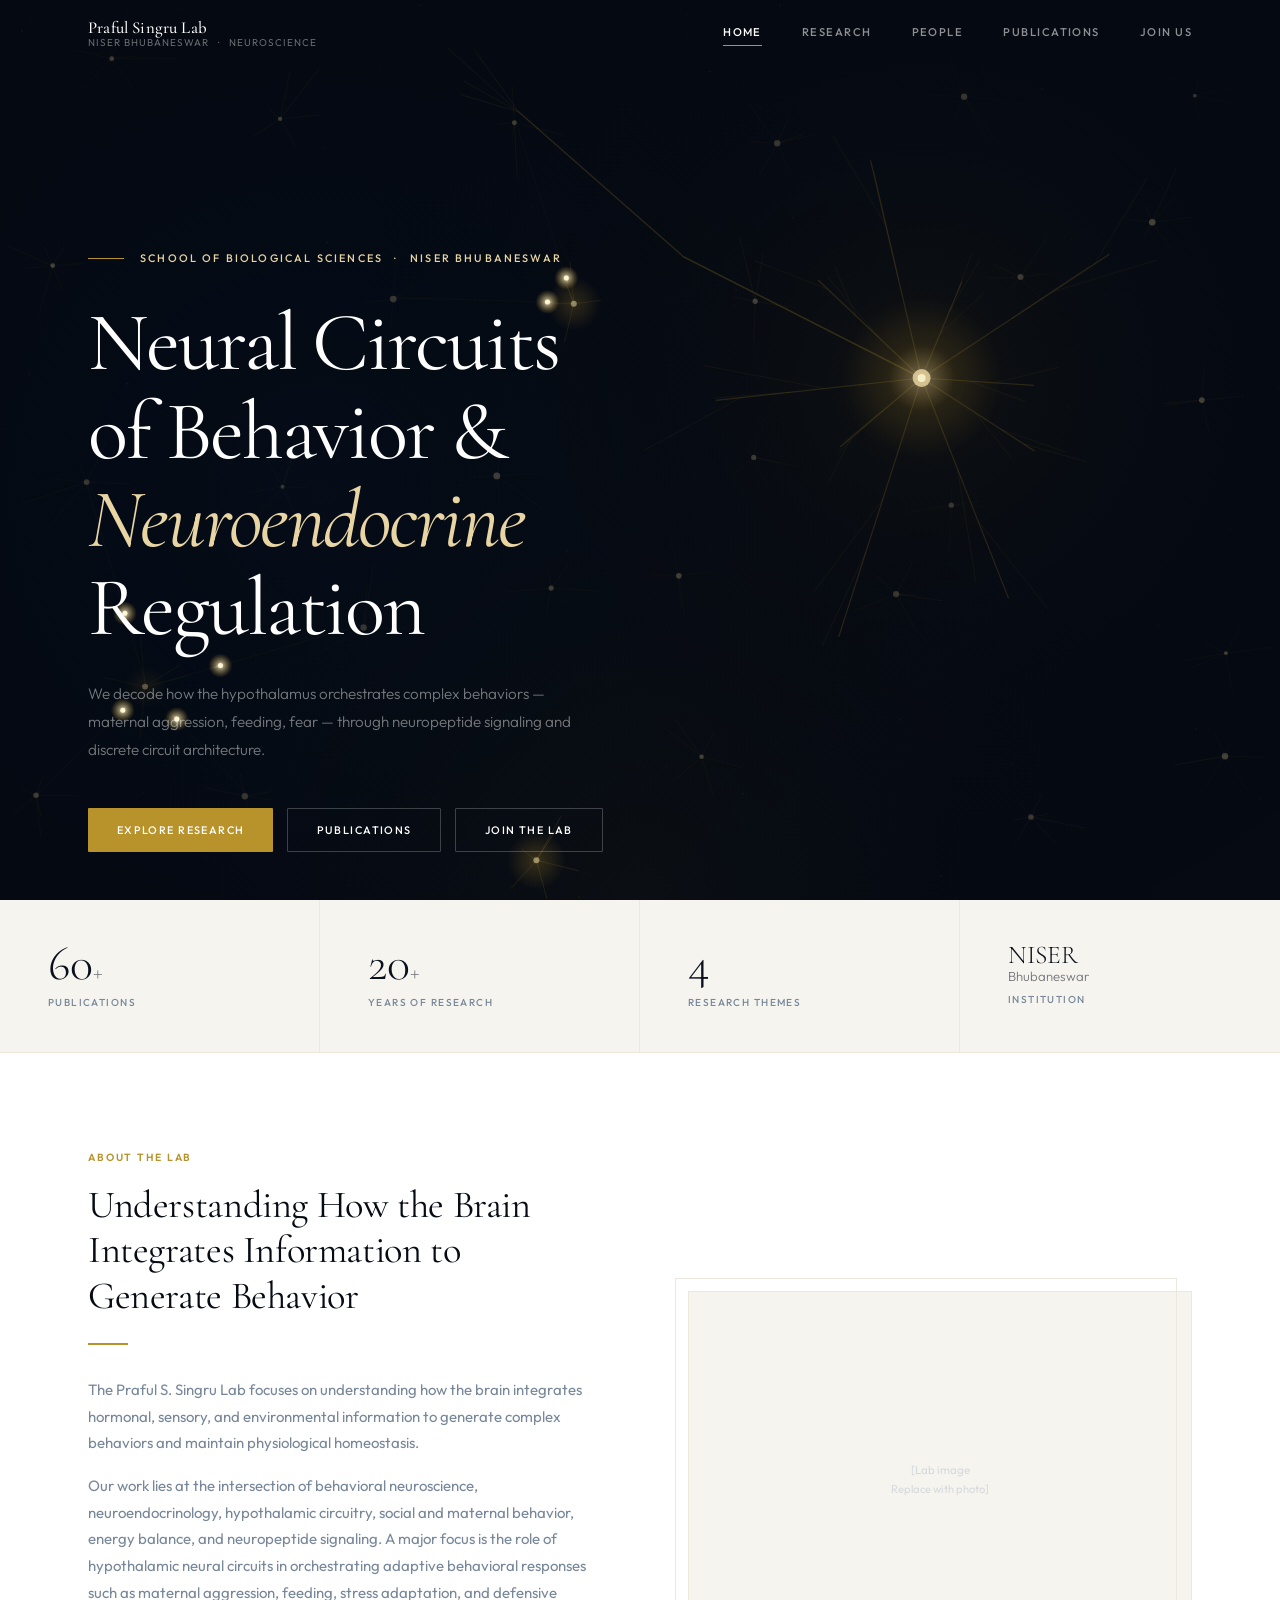
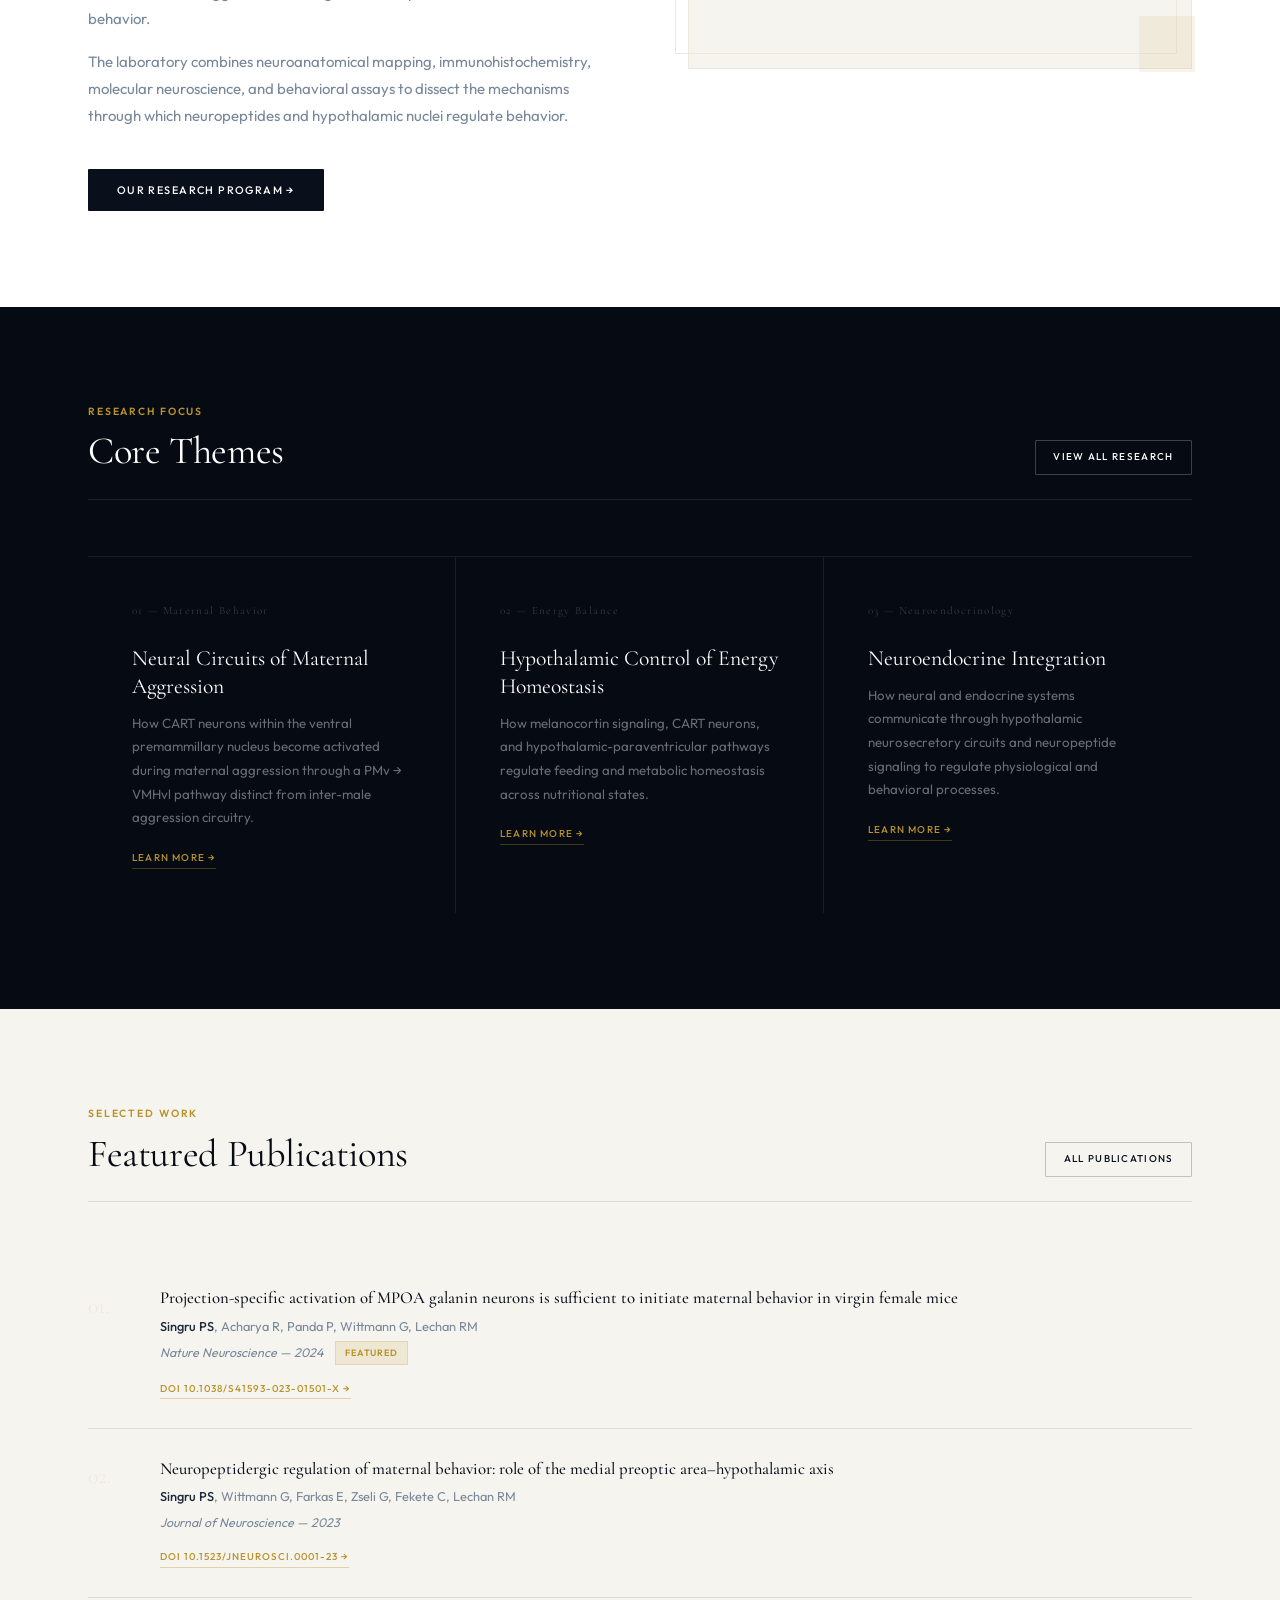
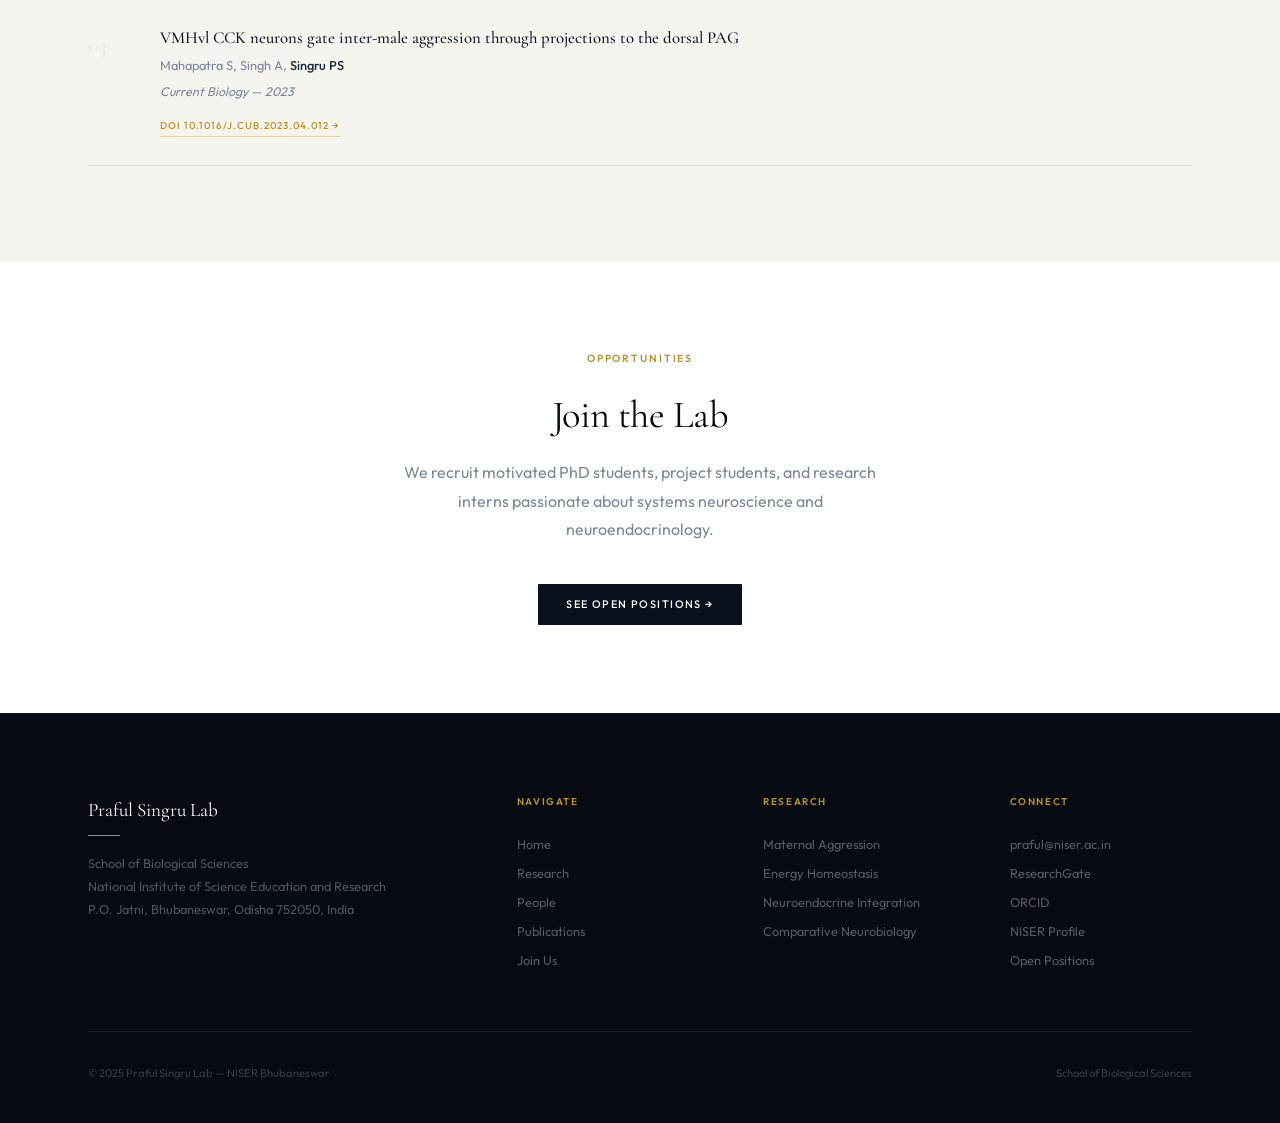
==== index.html @ 6de5e5c5 "first commit" ====
<!DOCTYPE html>
<html lang="en">
<head>
  <meta charset="UTF-8"/>
  <meta name="viewport" content="width=device-width,initial-scale=1.0"/>
  <title>Praful Singru Lab — Neural Circuits &amp; Neuroendocrine Regulation</title>
  <meta name="description" content="We investigate the neural circuits underlying behavior and neuroendocrine regulation, with a focus on hypothalamic systems, maternal aggression, and energy homeostasis."/>
  <link rel="stylesheet" href="assets/style.css"/>
</head>
<body>
<div id="nav-ph"></div>

<!-- ═══════ HERO ═══════ -->
<section class="hero" style="padding-top:0;padding-bottom:3rem;">
  <canvas id="neuralCanvas" class="hero-canvas"></canvas>

  <div class="hero-content">
    <div class="hero-eyebrow">
      <span class="hero-eyebrow-line"></span>
      School of Biological Sciences &ensp;·&ensp; NISER Bhubaneswar
    </div>
    <h1 class="display">
      Neural Circuits<br>
      of Behavior &amp;<br>
      <em>Neuroendocrine</em><br>
      Regulation
    </h1>
    <p class="hero-sub">
      We decode how the hypothalamus orchestrates complex behaviors —
      maternal aggression, feeding, fear — through neuropeptide signaling
      and discrete circuit architecture.
    </p>
    <div class="hero-cta">
      <a href="research.html" class="btn btn-gold">Explore Research</a>
      <a href="publications.html" class="btn btn-ghost">Publications</a>
      <a href="join.html" class="btn btn-ghost">Join the Lab</a>
    </div>
  </div>
  <!-- 
  <div class="hero-side-label">Scroll to explore</div>

  <div class="hero-ticker">
    <div class="hero-ticker-track" aria-hidden="true">
      <span class="hero-ticker-item">Hypothalamic Circuits</span>
      <span class="hero-ticker-item">Maternal Aggression</span>
      <span class="hero-ticker-item">Neuropeptide Signaling</span>
      <span class="hero-ticker-item">Energy Homeostasis</span>
      <span class="hero-ticker-item">Action Potentials</span>
      <span class="hero-ticker-item">Neuroendocrinology</span>
      <span class="hero-ticker-item">CART Peptide</span>
      <span class="hero-ticker-item">VMH Circuits</span>
      <span class="hero-ticker-item">Immunohistochemistry</span>
      <span class="hero-ticker-item">Behavioral Neuroscience</span>
      <span class="hero-ticker-item">PMv Neurons</span>
      <span class="hero-ticker-item">Synaptic Transmission</span>
      <span class="hero-ticker-item">Hypothalamic Circuits</span>
      <span class="hero-ticker-item">Maternal Aggression</span>
      <span class="hero-ticker-item">Neuropeptide Signaling</span>
      <span class="hero-ticker-item">Energy Homeostasis</span>
      <span class="hero-ticker-item">Action Potentials</span>
      <span class="hero-ticker-item">Neuroendocrinology</span>
      <span class="hero-ticker-item">CART Peptide</span>
      <span class="hero-ticker-item">VMH Circuits</span>
      <span class="hero-ticker-item">Immunohistochemistry</span>
      <span class="hero-ticker-item">Behavioral Neuroscience</span>
      <span class="hero-ticker-item">PMv Neurons</span>
      <span class="hero-ticker-item">Synaptic Transmission</span>
    </div>
  </div>
-->
</section>


<!-- ═══════ STATS ═══════ -->
<div class="stats-bar">
  <div class="stats-grid">
    <div class="stat-item" data-reveal>
      <div class="stat-num">60<span style="font-size:1.5rem;opacity:.5;">+</span></div>
      <div class="stat-label">Publications</div>
    </div>
    <div class="stat-item" data-reveal data-reveal-delay="1">
      <div class="stat-num">20<span style="font-size:1.5rem;opacity:.5;">+</span></div>
      <div class="stat-label">Years of Research</div>
    </div>
    <div class="stat-item" data-reveal data-reveal-delay="2">
      <div class="stat-num">4</div>
      <div class="stat-label">Research Themes</div>
    </div>
    <div class="stat-item" data-reveal data-reveal-delay="3">
      <div class="stat-num" style="font-size:1.6rem;line-height:1.15;">NISER<span style="display:block;font-size:.82rem;opacity:.55;font-family:'Outfit',sans-serif;font-weight:300;">Bhubaneswar</span></div>
      <div class="stat-label">Institution</div>
    </div>
  </div>
</div>

<!-- ═══════ ABOUT ═══════ -->
<section>
  <div class="wrap">
    <div class="about-split">
      <div data-reveal>
        <p class="label mb-2">About the Lab</p>
        <h2>Understanding How the Brain Integrates Information to Generate Behavior</h2>
        <div class="gold-rule" style="margin:1.5rem 0 2rem;"></div>
        <p style="margin-bottom:1rem;">
          The Praful S. Singru Lab focuses on understanding how the brain integrates hormonal,
          sensory, and environmental information to generate complex behaviors and maintain
          physiological homeostasis.
        </p>
        <p style="margin-bottom:1rem;">
          Our work lies at the intersection of behavioral neuroscience, neuroendocrinology,
          hypothalamic circuitry, social and maternal behavior, energy balance, and neuropeptide
          signaling. A major focus is the role of hypothalamic neural circuits in orchestrating
          adaptive behavioral responses such as maternal aggression, feeding, stress adaptation,
          and defensive behavior.
        </p>
        <p style="margin-bottom:2.5rem;">
          The laboratory combines neuroanatomical mapping, immunohistochemistry, molecular
          neuroscience, and behavioral assays to dissect the mechanisms through which neuropeptides
          and hypothalamic nuclei regulate behavior.
        </p>
        <a href="research.html" class="btn btn-ink">Our Research Program →</a>
      </div>
      <div class="about-img-ph" data-reveal data-reveal-delay="2">
        <span style="text-align:center;padding:2rem;opacity:.5;">[Lab image<br><span style="font-size:.7rem;">Replace with photo</span>]</span>
      </div>
    </div>
  </div>
</section>

<!-- ═══════ RESEARCH THEMES (dark) ═══════ -->
<section style="background:var(--ink-deep);padding:6rem 0;">
  <div class="wrap">
    <div class="sec-header" style="border-color:rgba(255,255,255,.1);">
      <div class="sec-header-left" data-reveal>
        <p class="label">Research Focus</p>
        <h2 style="color:var(--white);">Core Themes</h2>
      </div>
      <a href="research.html" class="btn btn-ghost btn-sm" data-reveal>View All Research</a>
    </div>
    <div class="highlight-grid">
      <div class="highlight-item" data-reveal data-reveal-delay="1">
        <div class="hi-num">01 &mdash; Maternal Behavior</div>
        <div class="hi-title">Neural Circuits of Maternal Aggression</div>
        <p class="hi-body">How CART neurons within the ventral premammillary nucleus become activated during maternal aggression through a PMv → VMHvl pathway distinct from inter-male aggression circuitry.</p>
        <a href="research.html#maternal-aggression" class="hi-link">Learn more →</a>
      </div>
      <div class="highlight-item" data-reveal data-reveal-delay="2">
        <div class="hi-num">02 &mdash; Energy Balance</div>
        <div class="hi-title">Hypothalamic Control of Energy Homeostasis</div>
        <p class="hi-body">How melanocortin signaling, CART neurons, and hypothalamic-paraventricular pathways regulate feeding and metabolic homeostasis across nutritional states.</p>
        <a href="research.html#energy-homeostasis" class="hi-link">Learn more →</a>
      </div>
      <div class="highlight-item" data-reveal data-reveal-delay="3">
        <div class="hi-num">03 &mdash; Neuroendocrinology</div>
        <div class="hi-title">Neuroendocrine Integration</div>
        <p class="hi-body">How neural and endocrine systems communicate through hypothalamic neurosecretory circuits and neuropeptide signaling to regulate physiological and behavioral processes.</p>
        <a href="research.html#neuroendocrine-integration" class="hi-link">Learn more →</a>
      </div>
    </div>
  </div>
</section>

<!-- ═══════ FEATURED PUBLICATIONS ═══════ -->
<section class="bg-cream">
  <div class="wrap">
    <div class="sec-header">
      <div class="sec-header-left" data-reveal>
        <p class="label">Selected Work</p>
        <h2>Featured Publications</h2>
      </div>
      <a href="publications.html" class="btn btn-outline-ink btn-sm" data-reveal>All Publications</a>
    </div>
    <div>
      <div class="home-pub-item" data-reveal>
        <div class="home-pub-index">01.</div>
        <div>
          <div class="pub-title">Projection-specific activation of MPOA galanin neurons is sufficient to initiate maternal behavior in virgin female mice</div>
          <div class="pub-authors" style="margin-top:.4rem;"><strong>Singru PS</strong>, Acharya R, Panda P, Wittmann G, Lechan RM</div>
          <div class="pub-venue-row" style="margin-top:.3rem;"><span class="pub-venue">Nature Neuroscience &mdash; 2024</span><span class="pub-badge">Featured</span></div>
          <a href="#" class="pub-doi">DOI 10.1038/s41593-023-01501-x →</a>
        </div>
      </div>
      <div class="home-pub-item" data-reveal data-reveal-delay="1">
        <div class="home-pub-index">02.</div>
        <div>
          <div class="pub-title">Neuropeptidergic regulation of maternal behavior: role of the medial preoptic area–hypothalamic axis</div>
          <div class="pub-authors" style="margin-top:.4rem;"><strong>Singru PS</strong>, Wittmann G, Farkas E, Zseli G, Fekete C, Lechan RM</div>
          <div class="pub-venue-row" style="margin-top:.3rem;"><span class="pub-venue">Journal of Neuroscience &mdash; 2023</span></div>
          <a href="#" class="pub-doi">DOI 10.1523/JNEUROSCI.0001-23 →</a>
        </div>
      </div>
      <div class="home-pub-item" data-reveal data-reveal-delay="2">
        <div class="home-pub-index">03.</div>
        <div>
          <div class="pub-title">VMHvl CCK neurons gate inter-male aggression through projections to the dorsal PAG</div>
          <div class="pub-authors" style="margin-top:.4rem;">Mahapatra S, Singh A, <strong>Singru PS</strong></div>
          <div class="pub-venue-row" style="margin-top:.3rem;"><span class="pub-venue">Current Biology &mdash; 2023</span></div>
          <a href="#" class="pub-doi">DOI 10.1016/j.cub.2023.04.012 →</a>
        </div>
      </div>
    </div>
  </div>
</section>

<!-- ═══════ JOIN CTA ═══════ -->
<section style="padding:5.5rem 0;">
  <div class="wrap-xs" style="text-align:center;">
    <p class="label mb-3" data-reveal>Opportunities</p>
    <h2 style="margin-bottom:1.25rem;" data-reveal data-reveal-delay="1">Join the Lab</h2>
    <p style="font-size:1rem;max-width:480px;margin:0 auto 2.5rem;" data-reveal data-reveal-delay="2">
      We recruit motivated PhD students, project students, and research interns
      passionate about systems neuroscience and neuroendocrinology.
    </p>
    <a href="join.html" class="btn btn-ink" data-reveal data-reveal-delay="3">See Open Positions →</a>
  </div>
</section>

<div id="footer-ph"></div>
<script src="assets/components.js"></script>
</body>
</html>
---- assets/style.css ----
@import url('https://fonts.googleapis.com/css2?family=Cormorant+Garamond:ital,wght@0,300;0,400;0,500;0,600;1,300;1,400;1,500&family=Outfit:wght@300;400;500;600&display=swap');

:root {
  --ink:        #09101c;
  --ink-deep:   #050a13;
  --slate:      #1b2a3b;
  --gold:       #b8922a;
  --gold-lt:    #c9a84c;
  --gold-pale:  #e8d5a3;
  --gold-dim:   rgba(184,146,42,0.14);
  --cream:      #f6f4ef;
  --cream-dk:   #ece8de;
  --white:      #ffffff;
  --muted:      #78889a;
  --muted-lt:   #a0adb9;
  --rule:       rgba(9,16,28,0.10);
  --rule-heavy: rgba(9,16,28,0.22);
  --rule-lt:    rgba(255,255,255,0.08);
  --ease:       cubic-bezier(0.22, 0.61, 0.36, 1);
  --ease-snap:  cubic-bezier(0.16, 1, 0.3, 1);
  --shadow-sm:  0 2px 14px rgba(9,16,28,0.07);
  --shadow-md:  0 8px 40px rgba(9,16,28,0.11);
}

*,*::before,*::after{box-sizing:border-box;margin:0;padding:0}
html{scroll-behavior:smooth;font-size:16px}
body{font-family:'Outfit',system-ui,sans-serif;color:var(--ink);background:var(--white);line-height:1.7;-webkit-font-smoothing:antialiased;text-rendering:optimizeLegibility}

/* ── Typography ── */
.display{font-family:'Cormorant Garamond',Georgia,serif;font-size:clamp(2.8rem,6.5vw,5.2rem);font-weight:400;line-height:1.06;letter-spacing:-0.025em;color:var(--ink-deep)}
h1,h2,h3,h4{font-family:'Cormorant Garamond',Georgia,serif;line-height:1.18;color:var(--ink-deep)}
h1{font-size:clamp(2rem,4.5vw,3.2rem);font-weight:400}
h2{font-size:clamp(1.65rem,3vw,2.5rem);font-weight:400;letter-spacing:-0.01em}
h3{font-size:clamp(1.2rem,2vw,1.6rem);font-weight:400}
h4{font-size:.95rem;font-weight:600;font-family:'Outfit',sans-serif;letter-spacing:.02em}
p{color:var(--muted);font-size:.9375rem;line-height:1.78}
a{color:inherit;text-decoration:none}

/* ── Layout ── */
.wrap{max-width:1200px;margin:0 auto;padding:0 3rem}
.wrap-sm{max-width:840px;margin:0 auto;padding:0 3rem}
.wrap-xs{max-width:640px;margin:0 auto;padding:0 3rem}
section{padding:6rem 0}

/* ── Scroll Reveal ── */
[data-reveal]{opacity:0;transform:translateY(24px);transition:opacity .75s var(--ease),transform .75s var(--ease)}
[data-reveal].visible{opacity:1;transform:none}
[data-reveal-delay="1"]{transition-delay:.1s}
[data-reveal-delay="2"]{transition-delay:.2s}
[data-reveal-delay="3"]{transition-delay:.3s}
[data-reveal-delay="4"]{transition-delay:.4s}
[data-reveal-delay="5"]{transition-delay:.5s}
[data-reveal-delay="6"]{transition-delay:.6s}

/* ── Navbar ── */
#nav{position:fixed;top:0;left:0;right:0;z-index:200;transition:background .45s var(--ease),border-color .45s,box-shadow .45s;border-bottom:1px solid transparent}
#nav.solid{background:rgba(255,255,255,.97);border-bottom-color:var(--rule);backdrop-filter:blur(20px);-webkit-backdrop-filter:blur(20px)}
.nav-wrap{max-width:1200px;margin:0 auto;padding:0 3rem;height:68px;display:flex;align-items:center;justify-content:space-between}
.nav-logo{display:flex;flex-direction:column;gap:2px}
.nav-logo-name{font-family:'Cormorant Garamond',serif;font-size:1.05rem;font-weight:500;color:var(--white);letter-spacing:.01em;line-height:1;transition:color .3s}
#nav.solid .nav-logo-name{color:var(--ink-deep)}
.nav-logo-sub{font-size:.62rem;font-weight:400;color:rgba(255,255,255,.4);letter-spacing:.1em;text-transform:uppercase;line-height:1;transition:color .3s}
#nav.solid .nav-logo-sub{color:var(--muted)}
.nav-links{display:flex;align-items:center;gap:2.5rem}
.nav-links a{font-size:.7rem;font-weight:500;letter-spacing:.13em;text-transform:uppercase;color:rgba(255,255,255,.55);position:relative;padding-bottom:3px;transition:color .25s}
#nav.solid .nav-links a{color:var(--muted)}
.nav-links a::after{content:'';position:absolute;bottom:-1px;left:0;width:0;height:1px;background:var(--gold);transition:width .35s var(--ease-snap)}
.nav-links a:hover{color:var(--white)}
#nav.solid .nav-links a:hover{color:var(--ink)}
.nav-links a:hover::after,.nav-links a.active::after{width:100%}
.nav-links a.active{color:var(--white)}
#nav.solid .nav-links a.active{color:var(--ink)}
.ham{display:none;flex-direction:column;gap:5px;cursor:pointer;padding:4px}
.ham span{display:block;width:22px;height:1.5px;background:var(--white);border-radius:1px;transition:all .25s}
#nav.solid .ham span{background:var(--ink)}
.mob-nav{display:none;position:fixed;top:68px;left:0;right:0;bottom:0;background:var(--white);z-index:199;flex-direction:column;padding:2.5rem 3rem;gap:.25rem;overflow-y:auto}
.mob-nav.open{display:flex}
.mob-nav a{font-size:1.6rem;font-family:'Cormorant Garamond',serif;font-weight:400;color:var(--ink);padding:.75rem 0;border-bottom:1px solid var(--rule);transition:color .2s,padding-left .3s var(--ease)}
.mob-nav a:hover{color:var(--gold);padding-left:.5rem}

/* ── Hero ── */
.hero{min-height:100svh;background:var(--ink-deep);position:relative;overflow:hidden;display:flex;align-items:flex-end;padding-bottom:5rem}
.hero-canvas{position:absolute;top:0;left:0;width:100%;height:100%;z-index:0;display:block}
/* right vertical rule */
/* right rule removed — animation fills right side */
.hero-content{position:relative;z-index:3;max-width:1200px;margin:0 auto;padding:0 3rem;width:100%}
.hero-eyebrow{display:inline-flex;align-items:center;gap:1rem;font-size:.68rem;font-weight:500;letter-spacing:.2em;text-transform:uppercase;color:var(--gold-pale);margin-bottom:2rem;opacity:0;animation:heroFade .8s .3s var(--ease) forwards}
.hero-eyebrow-line{width:36px;height:1px;background:var(--gold);flex-shrink:0}
.hero .display{color:var(--white);max-width:820px;opacity:0;animation:heroFade .9s .5s var(--ease) forwards}
.hero .display em{font-style:italic;color:var(--gold-pale)}
.hero-sub{font-size:.95rem;font-weight:300;color:rgba(255,255,255,.45);max-width:500px;line-height:1.85;margin-top:1.75rem;opacity:0;animation:heroFade .9s .7s var(--ease) forwards}
.hero-cta{display:flex;gap:.85rem;margin-top:2.75rem;flex-wrap:wrap;opacity:0;animation:heroFade .9s .9s var(--ease) forwards}
.hero-side-label{position:absolute;right:1.6rem;bottom:120px;z-index:3;writing-mode:vertical-rl;font-size:.58rem;letter-spacing:.2em;text-transform:uppercase;color:rgba(255,255,255,.18);display:flex;align-items:center;gap:.6rem;opacity:0;animation:heroFade 1s 1.1s var(--ease) forwards}
.hero-side-label::after{content:'';display:block;width:1px;height:44px;background:linear-gradient(to bottom,rgba(255,255,255,.15),transparent)}

/* ── Ticker ── */
.hero-ticker{position:absolute;bottom:0;left:0;right:0;z-index:4;border-top:1px solid rgba(255,255,255,.07);background:rgba(5,10,19,.7);backdrop-filter:blur(8px);overflow:hidden;height:44px;display:flex;align-items:center}
.hero-ticker-track{display:flex;white-space:nowrap;animation:ticker 40s linear infinite}
.hero-ticker-item{display:inline-flex;align-items:center;gap:1.5rem;font-size:.6rem;font-weight:500;letter-spacing:.18em;text-transform:uppercase;color:rgba(255,255,255,.25);padding:0 3rem}
.hero-ticker-item::before{content:'◆';color:rgba(184,146,42,.6);font-size:.35rem;flex-shrink:0}

/* ── Buttons ── */
.btn{display:inline-flex;align-items:center;gap:.5rem;padding:.72rem 1.8rem;font-family:'Outfit',sans-serif;font-size:.68rem;font-weight:500;letter-spacing:.13em;text-transform:uppercase;border-radius:1px;cursor:pointer;border:none;transition:all .25s var(--ease)}
.btn-gold{background:var(--gold);color:var(--white)}
.btn-gold:hover{background:var(--gold-lt);transform:translateY(-1px);box-shadow:0 6px 24px rgba(184,146,42,.35)}
.btn-ghost{background:transparent;color:var(--white);border:1px solid rgba(255,255,255,.22)}
.btn-ghost:hover{border-color:rgba(255,255,255,.55);transform:translateY(-1px)}
.btn-ink{background:var(--ink);color:var(--white)}
.btn-ink:hover{background:var(--slate);transform:translateY(-1px);box-shadow:var(--shadow-sm)}
.btn-outline-ink{background:transparent;color:var(--ink);border:1px solid var(--rule-heavy)}
.btn-outline-ink:hover{border-color:var(--ink);background:var(--ink);color:var(--white)}
.btn-sm{padding:.5rem 1.1rem;font-size:.62rem}

/* ── Labels ── */
.label{font-size:.65rem;font-weight:600;letter-spacing:.18em;text-transform:uppercase;color:var(--gold)}
.gold-rule{width:40px;height:2px;background:var(--gold)}
.num-ghost{font-family:'Cormorant Garamond',serif;font-size:5.5rem;font-weight:300;line-height:1;color:var(--cream-dk);user-select:none;flex-shrink:0}

/* ── Section header ── */
.sec-header{display:flex;align-items:flex-end;justify-content:space-between;gap:2rem;margin-bottom:3.5rem;padding-bottom:1.5rem;border-bottom:1px solid var(--rule)}
.sec-header-left{flex:1}
.sec-header h2{margin-top:.5rem}

/* ── Page band ── */
.page-band{background:var(--ink-deep);padding:8.5rem 0 5.5rem;position:relative;overflow:hidden}
.page-band-bg-text{position:absolute;bottom:-.1em;right:2rem;font-family:'Cormorant Garamond',serif;font-size:clamp(5rem,14vw,13rem);font-weight:300;color:rgba(255,255,255,.03);line-height:1;pointer-events:none;user-select:none;white-space:nowrap;letter-spacing:-.03em}
.page-band::after{content:'';position:absolute;bottom:0;left:0;right:0;height:1px;background:linear-gradient(to right,var(--gold),transparent 55%)}
.page-band h1{color:var(--white)}
.page-band .lead{font-size:1rem;color:rgba(255,255,255,.4);margin-top:1rem;max-width:520px;line-height:1.8}

/* ── Stats ── */
.stats-bar{background:var(--cream);border-bottom:1px solid var(--cream-dk)}
.stats-grid{display:grid;grid-template-columns:repeat(4,1fr)}
.stat-item{padding:2.5rem 3rem;border-right:1px solid var(--cream-dk);position:relative;overflow:hidden;transition:background .3s}
.stat-item:last-child{border-right:none}
.stat-item::after{content:'';position:absolute;bottom:0;left:0;right:0;height:0;background:var(--gold);transition:height .35s var(--ease-snap)}
.stat-item:hover{background:var(--white)}
.stat-item:hover::after{height:2px}
.stat-num{font-family:'Cormorant Garamond',serif;font-size:3rem;font-weight:300;color:var(--ink);line-height:1;margin-bottom:.4rem}
.stat-label{font-size:.63rem;font-weight:500;letter-spacing:.14em;text-transform:uppercase;color:var(--muted)}

/* ── About ── */
.about-split{display:grid;grid-template-columns:1fr 1fr;gap:6rem;align-items:center}
.about-img-ph{aspect-ratio:4/3;background:var(--cream);border:1px solid var(--cream-dk);display:flex;align-items:center;justify-content:center;color:#b8c0cc;font-size:.72rem;position:relative}
.about-img-ph::before{content:'';position:absolute;top:-14px;left:-14px;right:14px;bottom:14px;border:1px solid var(--cream-dk);pointer-events:none}
.about-img-ph::after{content:'';position:absolute;bottom:-4px;right:-4px;width:56px;height:56px;background:var(--gold);opacity:.1;pointer-events:none}

/* ── Homepage research highlight cards ── */
.highlight-grid{display:grid;grid-template-columns:repeat(3,1fr);border-top:1px solid var(--rule-lt)}
.highlight-item{padding:2.75rem;border-right:1px solid var(--rule-lt);position:relative;transition:background .3s var(--ease)}
.highlight-item:last-child{border-right:none}
.highlight-item::before{content:'';position:absolute;top:0;left:0;right:0;height:0;background:linear-gradient(to right,var(--gold),transparent);opacity:.6;transition:height .35s var(--ease-snap)}
.highlight-item:hover{background:rgba(255,255,255,.03)}
.highlight-item:hover::before{height:1px}
.hi-num{font-family:'Cormorant Garamond',serif;font-size:.7rem;color:rgba(255,255,255,.2);letter-spacing:.12em;margin-bottom:1.5rem}
.hi-title{font-family:'Cormorant Garamond',serif;font-size:1.35rem;color:var(--white);font-weight:400;margin-bottom:.75rem;line-height:1.3}
.hi-body{font-size:.83rem;color:rgba(255,255,255,.4);line-height:1.78}
.hi-link{display:inline-flex;align-items:center;gap:.4rem;font-size:.62rem;font-weight:500;letter-spacing:.12em;text-transform:uppercase;color:var(--gold);border-bottom:1px solid rgba(184,146,42,.35);padding-bottom:1px;margin-top:1.25rem;transition:border-color .2s,color .2s}
.hi-link:hover{border-color:var(--gold);color:var(--gold-lt)}

/* ── Homepage pubs ── */
.home-pub-item{display:grid;grid-template-columns:48px 1fr;gap:1.5rem;align-items:start;padding:1.75rem 0;border-bottom:1px solid var(--rule);position:relative;transition:padding .2s}
.home-pub-index{font-family:'Cormorant Garamond',serif;font-size:1.35rem;color:var(--cream-dk);font-weight:300;padding-top:.1rem}

/* ── Research page items ── */
.research-item{display:grid;grid-template-columns:100px 1fr 1fr;gap:0 3rem;align-items:start;padding:4rem 0;border-bottom:1px solid var(--rule);position:relative}
.research-item:first-of-type{border-top:1px solid var(--rule)}
.research-item-body{padding:0 2.5rem;border-left:1px solid var(--rule)}
.research-item-body h3{margin-bottom:1rem;line-height:1.25}
.research-item-body p{font-size:.875rem;margin-bottom:.85rem}
.research-item-body ul{margin:.75rem 0 1.25rem;padding-left:0;list-style:none;display:flex;flex-direction:column;gap:.4rem}
.research-item-body li{display:flex;align-items:baseline;gap:.75rem;font-size:.85rem;color:var(--muted);line-height:1.5}
.research-item-body li::before{content:'→';color:var(--gold);font-size:.7rem;flex-shrink:0}
.research-item-body strong{color:var(--slate);font-weight:500}
.research-img-ph{aspect-ratio:4/3;background:var(--cream);border:1px solid var(--cream-dk);display:flex;align-items:center;justify-content:center;color:var(--muted-lt);font-size:.72rem;text-align:center;position:relative}
.research-img-ph::before{content:'';position:absolute;top:8px;left:8px;right:-8px;bottom:-8px;border:1px solid var(--cream-dk);z-index:-1}

/* ── Methods grid ── */
.methods-grid{display:grid;grid-template-columns:repeat(3,1fr);border:1px solid var(--rule)}
.method-item{padding:2rem;border-right:1px solid var(--rule);border-bottom:1px solid var(--rule);transition:background .2s;position:relative}
.method-item:hover{background:var(--cream)}
.method-item:nth-child(3n){border-right:none}
.method-item:nth-last-child(-n+3){border-bottom:none}
.method-num{font-family:'Cormorant Garamond',serif;font-size:1.8rem;font-weight:300;color:var(--cream-dk);line-height:1;margin-bottom:.5rem}
.method-item h4{margin-bottom:.5rem}

/* ── PI ── */
.pi-block{display:grid;grid-template-columns:260px 1fr;gap:4rem;align-items:start;padding:3.5rem;border:1px solid var(--rule);background:var(--cream);position:relative}
.pi-block::before{content:'';position:absolute;top:0;left:0;width:3px;height:100%;background:var(--gold)}
.pi-img{width:100%;aspect-ratio:3/4;background:var(--cream-dk);border:1px solid var(--cream-dk);display:flex;flex-direction:column;align-items:center;justify-content:center;color:#b0bac7;font-size:.72rem;text-align:center;gap:.3rem;overflow:hidden}
.pi-img img{width:100%;height:100%;object-fit:cover;display:block}
.pi-role{font-size:.63rem;font-weight:600;letter-spacing:.14em;text-transform:uppercase;color:var(--gold);margin-top:.35rem;margin-bottom:1.75rem}
.pi-bio p{font-size:.875rem;margin-bottom:.9rem;line-height:1.78}
.pi-links{display:flex;flex-wrap:wrap;gap:.5rem;margin-top:1.75rem}
.pi-link{font-size:.62rem;font-weight:500;letter-spacing:.1em;text-transform:uppercase;color:var(--ink);border:1px solid var(--rule-heavy);padding:.4rem .85rem;transition:all .2s var(--ease)}
.pi-link:hover{background:var(--ink);color:var(--white);border-color:var(--ink)}

/* ── People grid ── */
.people-grid{display:grid;grid-template-columns:repeat(auto-fill,minmax(190px,1fr));border:1px solid var(--rule);background:var(--rule);gap:1px}
.person-cell{background:var(--white);padding:2rem 1.5rem;transition:background .25s;position:relative}
.person-cell::before{content:'';position:absolute;top:0;left:0;right:0;height:0;background:var(--gold);transition:height .3s var(--ease-snap)}
.person-cell:hover{background:var(--cream)}
.person-cell:hover::before{height:2px}
.person-img{aspect-ratio:1;background:var(--cream);margin-bottom:1.2rem;display:flex;align-items:center;justify-content:center;color:#c0c8d4;font-size:.7rem;overflow:hidden}
.person-img img{width:100%;height:100%;object-fit:cover;display:block}
.person-name{font-weight:500;font-size:.9rem;color:var(--ink);margin-bottom:.15rem;line-height:1.3}
.person-role{font-size:.62rem;color:var(--muted);text-transform:uppercase;letter-spacing:.09em;margin-bottom:.6rem}
.person-topic{font-size:.8rem;color:var(--muted);line-height:1.55;margin-bottom:.75rem}
.person-link{font-size:.62rem;font-weight:500;letter-spacing:.1em;text-transform:uppercase;color:var(--gold);border-bottom:1px solid rgba(184,146,42,.35);padding-bottom:1px;margin-right:.75rem;transition:color .2s,border-color .2s}
.person-link:hover{color:var(--ink);border-color:var(--ink)}

/* ── Alumni ── */
.alumni-table{width:100%;border-collapse:collapse}
.alumni-table th{font-size:.62rem;font-weight:600;letter-spacing:.14em;text-transform:uppercase;color:var(--muted);text-align:left;padding:0 1rem 1rem 0;border-bottom:1px solid var(--rule-heavy)}
.alumni-table td{padding:1rem 1rem 1rem 0;font-size:.875rem;border-bottom:1px solid rgba(9,16,28,.05);vertical-align:top}
.alumni-table tr:hover td{background:var(--cream)}
.alumni-table td:first-child{font-weight:500;color:var(--ink)}
.alumni-table td:not(:first-child){color:var(--muted)}

/* ── Publications ── */
.filter-tabs{display:inline-flex;border:1px solid var(--rule-heavy);margin-bottom:3.5rem;overflow:hidden}
.filter-tab{font-size:.62rem;font-weight:500;letter-spacing:.1em;text-transform:uppercase;padding:.6rem 1.15rem;cursor:pointer;color:var(--muted);background:var(--white);border-right:1px solid var(--rule);transition:all .18s}
.filter-tab:last-child{border-right:none}
.filter-tab:hover{color:var(--ink);background:var(--cream)}
.filter-tab.on{background:var(--ink);color:var(--white)}
.pub-year-block{margin-bottom:3.5rem}
.pub-year-head{display:flex;align-items:baseline;gap:1.25rem;margin-bottom:1.25rem;padding-bottom:.85rem;border-bottom:2px solid var(--ink-deep)}
.pub-year-num{font-family:'Cormorant Garamond',serif;font-size:2.2rem;font-weight:300;color:var(--ink);line-height:1}
.pub-year-count{font-size:.62rem;font-weight:500;letter-spacing:.1em;text-transform:uppercase;color:var(--muted-lt)}
.pub-item{padding:1.4rem 0 1.4rem 0;border-bottom:1px solid rgba(9,16,28,.05);display:grid;grid-template-columns:18px 1fr;gap:0 1.25rem;align-items:start;position:relative;border-left:2px solid transparent;transition:border-color .25s,background .2s,padding .2s}
.pub-item.starred{border-left-color:var(--gold)}
.pub-item:hover{background:var(--cream);padding-left:1rem;padding-right:1rem;margin:0 -1rem}
.pub-star{color:var(--gold);font-size:.65rem;padding-top:.28rem}
.pub-star.empty{opacity:0}
.pub-title{font-family:'Cormorant Garamond',serif;font-size:1.05rem;color:var(--ink);line-height:1.45;margin-bottom:.3rem;font-weight:500}
.pub-authors{font-size:.8rem;color:var(--muted);margin-bottom:.2rem;line-height:1.55}
.pub-authors strong{color:var(--slate);font-weight:500}
.pub-venue-row{display:flex;align-items:center;gap:.75rem;flex-wrap:wrap;margin-bottom:.5rem}
.pub-venue{font-size:.78rem;color:var(--muted);font-style:italic}
.pub-badge{font-size:.57rem;font-weight:600;letter-spacing:.1em;text-transform:uppercase;padding:.18rem .55rem;background:var(--gold-dim);color:var(--gold);border:1px solid rgba(184,146,42,.2)}
.pub-doi{display:inline-flex;align-items:center;gap:.3rem;font-size:.62rem;font-weight:500;letter-spacing:.1em;text-transform:uppercase;color:var(--gold);border-bottom:1px solid rgba(184,146,42,.35);padding-bottom:1px;transition:color .2s,border-color .2s}
.pub-doi:hover{color:var(--ink);border-color:var(--ink)}

/* ── Join page ── */
.position-card{border:1px solid var(--rule);padding:2.5rem;position:relative;overflow:hidden;transition:box-shadow .3s var(--ease),transform .3s var(--ease)}
.position-card::before{content:'';position:absolute;top:0;left:0;right:0;height:0;background:var(--gold);transition:height .35s var(--ease-snap)}
.position-card:hover{box-shadow:var(--shadow-md);transform:translateY(-3px)}
.position-card:hover::before{height:2px}
.pos-type{margin-bottom:1.5rem}
.pos-items{margin:1.25rem 0 1.75rem;display:flex;flex-direction:column;gap:.6rem}
.pos-item{display:flex;gap:.75rem;align-items:baseline;font-size:.875rem;color:var(--muted);line-height:1.55}
.pos-item::before{content:'—';color:var(--gold);font-size:.75rem;flex-shrink:0}
.contact-panel{background:var(--cream);padding:3rem;border-left:3px solid var(--gold)}
.contact-field{margin-bottom:1.75rem}
.contact-field:last-child{margin-bottom:0}
.contact-field-label{font-size:.62rem;font-weight:600;letter-spacing:.14em;text-transform:uppercase;color:var(--muted);margin-bottom:.4rem}
.contact-field-val{font-family:'Cormorant Garamond',serif;font-size:1.35rem;color:var(--ink)}
.contact-field-val a{border-bottom:1px solid var(--gold);transition:color .2s}
.contact-field-val a:hover{color:var(--gold)}

/* ── Footer ── */
footer{background:var(--ink-deep);border-top:1px solid rgba(255,255,255,.05);padding:5rem 0 2.5rem}
.footer-grid{display:grid;grid-template-columns:2fr 1fr 1fr 1fr;gap:4rem;margin-bottom:3.5rem}
.footer-brand-name{font-family:'Cormorant Garamond',serif;font-size:1.2rem;color:var(--white);font-weight:400;margin-bottom:.5rem}
.footer-gold-line{width:32px;height:1px;background:var(--gold);margin-bottom:1rem}
.footer-brand-inst{font-size:.8rem;color:rgba(255,255,255,.3);line-height:1.8}
.footer-col-head{font-size:.62rem;font-weight:600;letter-spacing:.16em;text-transform:uppercase;color:var(--gold);margin-bottom:1.25rem}
.footer-col a{display:block;font-size:.8rem;color:rgba(255,255,255,.33);padding:.22rem 0;transition:color .2s,padding-left .25s var(--ease)}
.footer-col a:hover{color:var(--white);padding-left:.35rem}
.footer-base{border-top:1px solid rgba(255,255,255,.07);padding-top:2rem;display:flex;justify-content:space-between;align-items:center;font-size:.7rem;color:rgba(255,255,255,.2);flex-wrap:wrap;gap:.5rem}

/* ── Keyframes ── */
@keyframes heroFade{from{opacity:0;transform:translateY(18px)}to{opacity:1;transform:translateY(0)}}
@keyframes ticker{from{transform:translateX(0)}to{transform:translateX(-50%)}}

/* ── Utils ── */
.bg-cream{background:var(--cream)}
.bg-ink{background:var(--ink-deep)}
.mt-1{margin-top:.5rem}.mt-2{margin-top:1rem}.mt-3{margin-top:1.5rem}.mt-4{margin-top:2rem}.mt-6{margin-top:3rem}
.mb-1{margin-bottom:.5rem}.mb-2{margin-bottom:1rem}.mb-3{margin-bottom:1.5rem}.mb-4{margin-bottom:2rem}
.grid-2{display:grid;grid-template-columns:repeat(2,1fr);gap:1.5rem}
.grid-3{display:grid;grid-template-columns:repeat(3,1fr);gap:1.5rem}
.text-gold{color:var(--gold)}.text-white{color:var(--white)!important}.text-muted{color:var(--muted)}

/* ── Responsive ── */
@media(max-width:1024px){
  .wrap,.wrap-sm,.wrap-xs{padding:0 2rem}
  .nav-wrap{padding:0 2rem}
  .hero-content{padding:0 2rem}
  .footer-grid{grid-template-columns:1fr 1fr;gap:2.5rem}
  .about-split{gap:3rem}
  .stats-grid{grid-template-columns:repeat(2,1fr)}
  .stat-item{border-bottom:1px solid var(--cream-dk)}
  .research-item{grid-template-columns:80px 1fr}
  .research-item>.research-img-ph{display:none}
  .pi-block{grid-template-columns:200px 1fr;gap:2.5rem;padding:2.5rem}
  .methods-grid{grid-template-columns:repeat(2,1fr)}
  .method-item:nth-child(3n){border-right:1px solid var(--rule)}
  .method-item:nth-child(2n){border-right:none}
}
@media(max-width:768px){
  section{padding:4rem 0}
  .wrap,.wrap-sm,.wrap-xs{padding:0 1.5rem}
  .nav-links{display:none}
  .ham{display:flex}
  .hero::before{display:none}
  .hero-content{padding:0 1.5rem}
  .hero-side-label{display:none}
  .sec-header{flex-direction:column;align-items:flex-start;gap:.75rem}
  .about-split{grid-template-columns:1fr}
  .about-img-ph::before{display:none}
  .pi-block{grid-template-columns:1fr}
  .pi-img{aspect-ratio:1;max-width:140px}
  .highlight-grid{grid-template-columns:1fr}
  .highlight-item{border-right:none;border-bottom:1px solid var(--rule-lt)}
  .grid-3{grid-template-columns:repeat(2,1fr)}
  .people-grid{grid-template-columns:repeat(2,1fr)}
  .pub-item:hover{margin:0;padding-left:0;padding-right:0}
  .methods-grid{grid-template-columns:1fr}
  .method-item{border-right:none!important}
  .filter-tabs{flex-wrap:wrap}
}
@media(max-width:520px){
  .wrap,.wrap-sm,.wrap-xs{padding:0 1.25rem}
  .stats-grid{grid-template-columns:1fr 1fr}
  .grid-2,.grid-3{grid-template-columns:1fr}
  .people-grid{grid-template-columns:repeat(2,1fr)}
  .footer-grid{grid-template-columns:1fr}
  .hero-cta{flex-direction:column}
  .btn{justify-content:center}
  .pub-item{grid-template-columns:1fr}
  .pub-star{display:none}
  .home-pub-item{grid-template-columns:1fr}
  .home-pub-index{display:none}
  .research-item{grid-template-columns:1fr}
  .num-ghost{display:none}
  .research-item-body{padding:0;border-left:none}
}
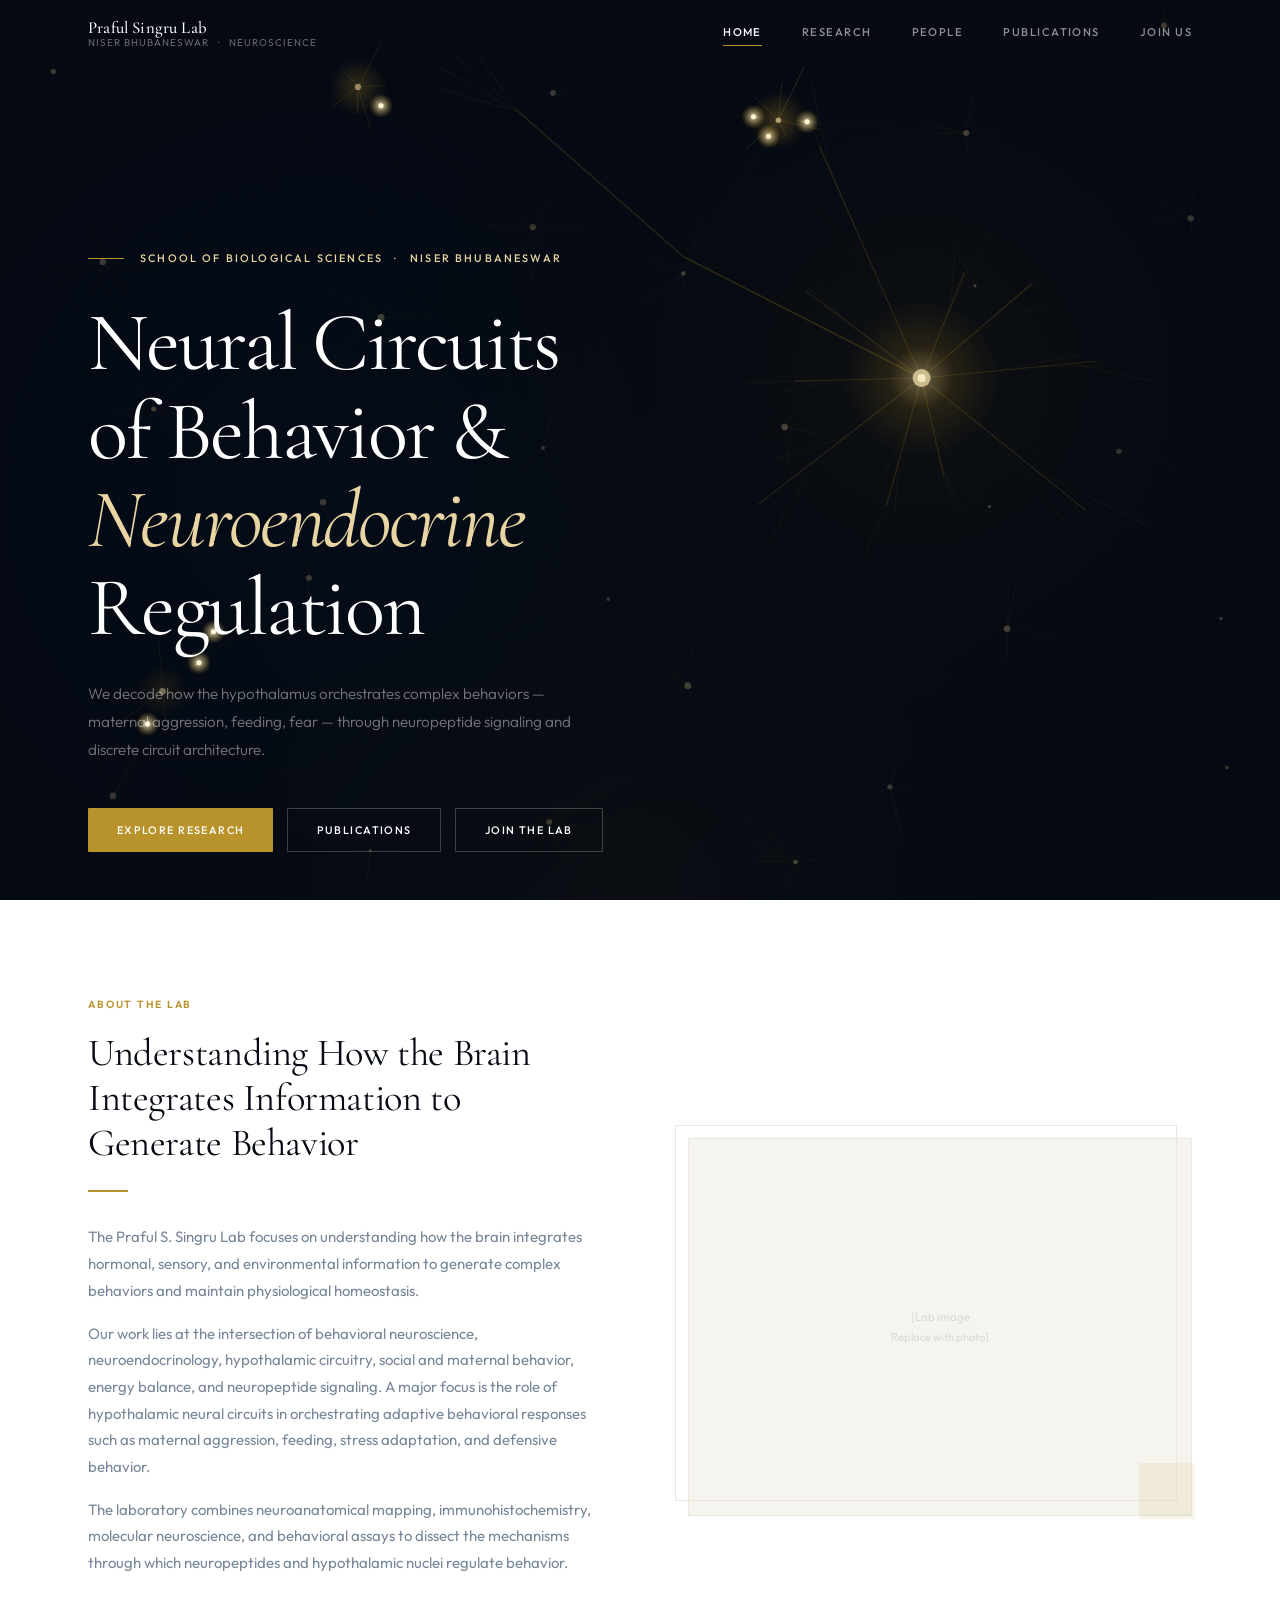
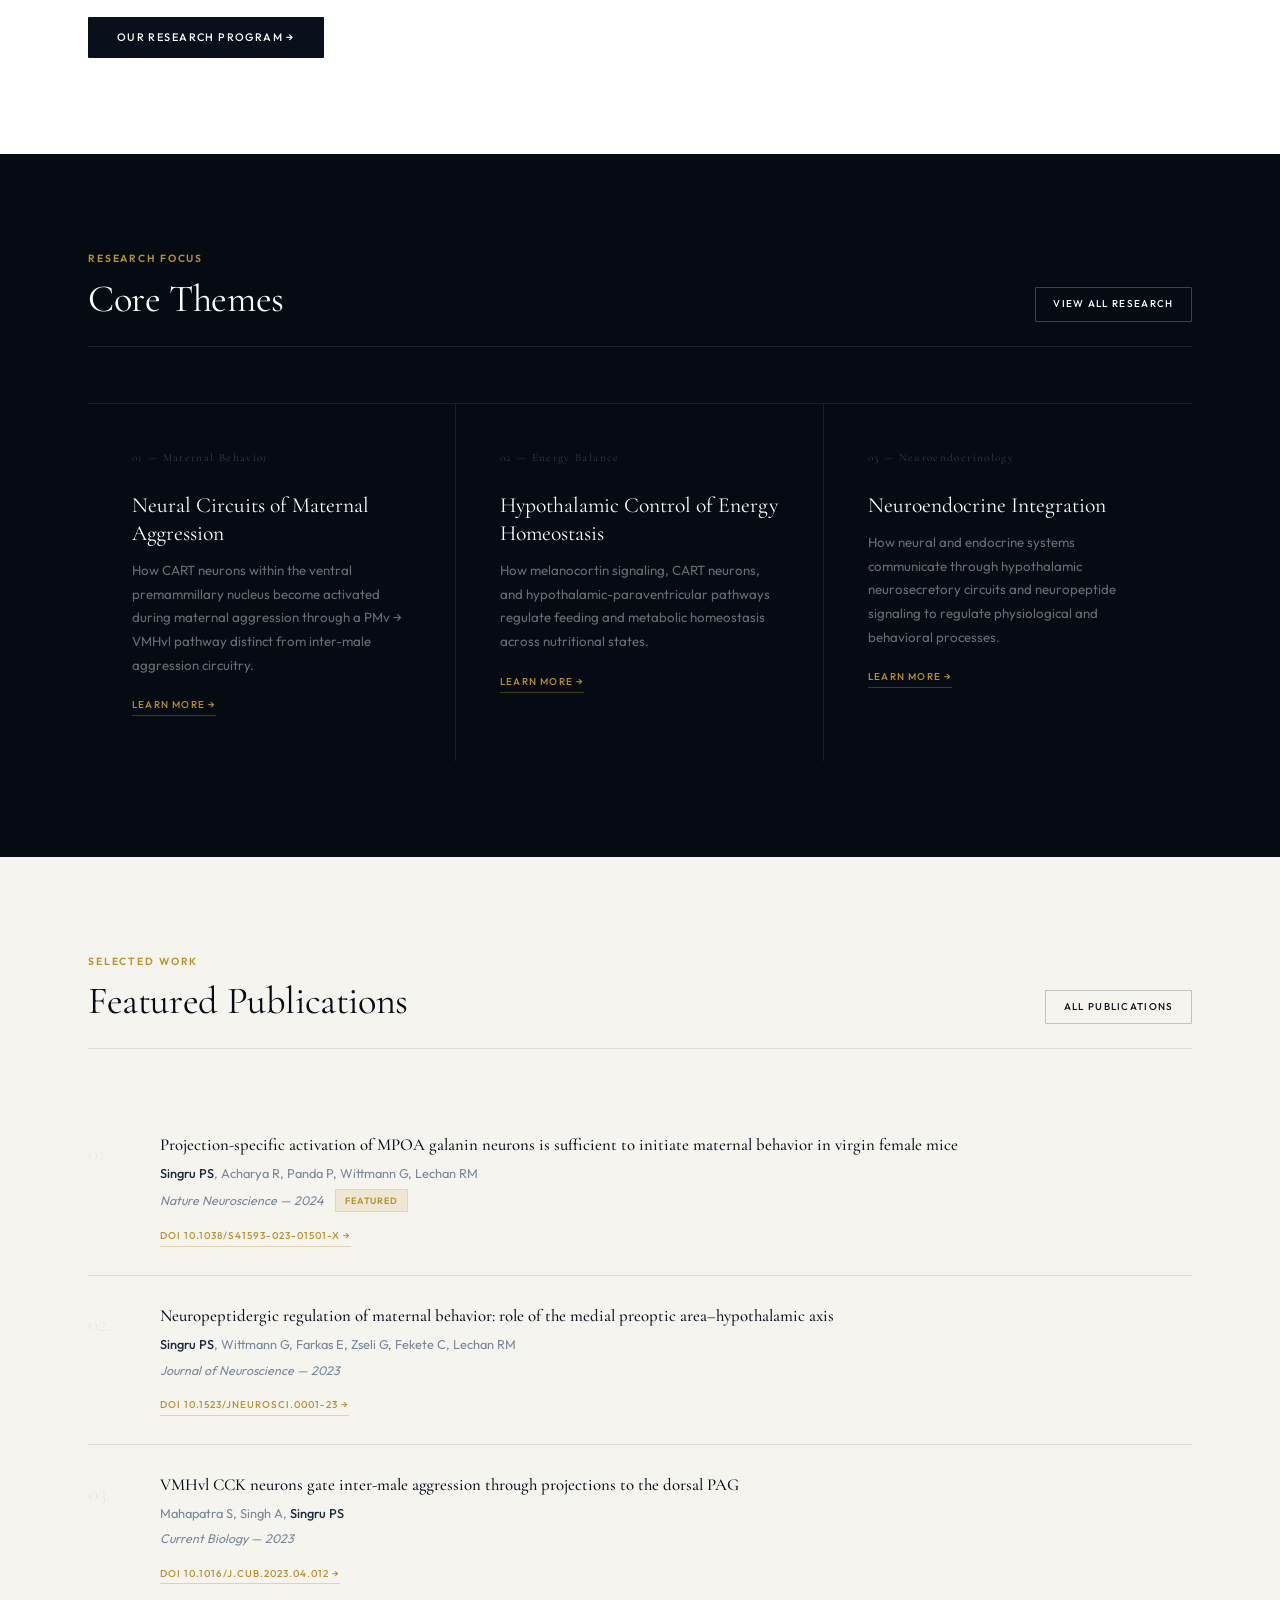
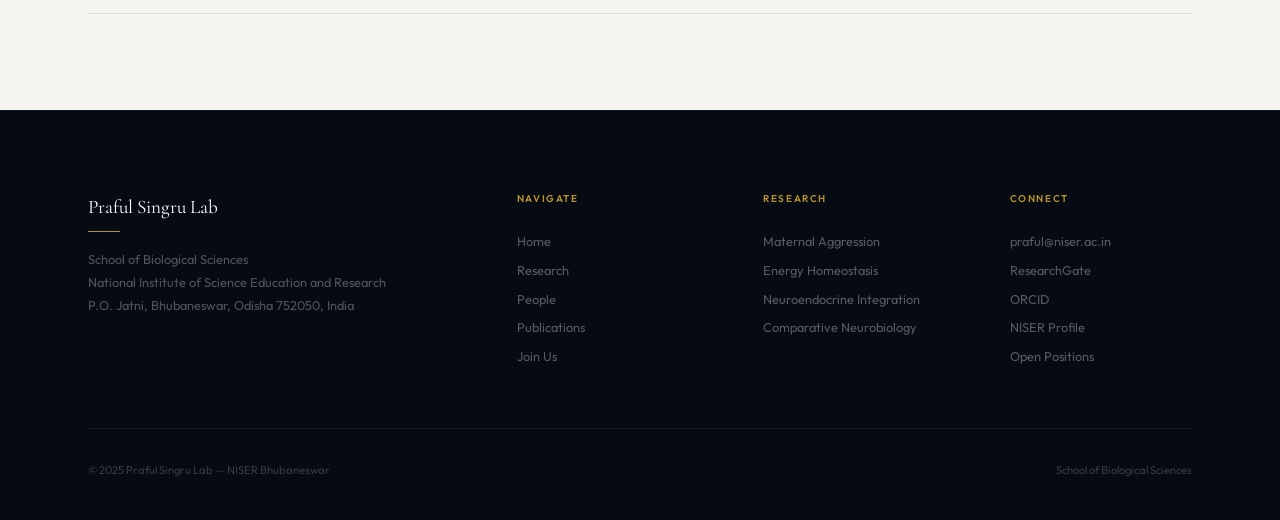
==== commit 5cd587ed: "some clean up" ====
--- a/index.html
+++ b/index.html
@@ -71,7 +71,7 @@
 </section>
 
 
-<!-- ═══════ STATS ═══════ -->
+<!-- ═══════ STATS ═══════ 
 <div class="stats-bar">
   <div class="stats-grid">
     <div class="stat-item" data-reveal>
@@ -92,6 +92,9 @@
     </div>
   </div>
 </div>
+-->
+
+
 
 <!-- ═══════ ABOUT ═══════ -->
 <section>
@@ -202,18 +205,7 @@
   </div>
 </section>
 
-<!-- ═══════ JOIN CTA ═══════ -->
-<section style="padding:5.5rem 0;">
-  <div class="wrap-xs" style="text-align:center;">
-    <p class="label mb-3" data-reveal>Opportunities</p>
-    <h2 style="margin-bottom:1.25rem;" data-reveal data-reveal-delay="1">Join the Lab</h2>
-    <p style="font-size:1rem;max-width:480px;margin:0 auto 2.5rem;" data-reveal data-reveal-delay="2">
-      We recruit motivated PhD students, project students, and research interns
-      passionate about systems neuroscience and neuroendocrinology.
-    </p>
-    <a href="join.html" class="btn btn-ink" data-reveal data-reveal-delay="3">See Open Positions →</a>
-  </div>
-</section>
+
 
 <div id="footer-ph"></div>
 <script src="assets/components.js"></script>
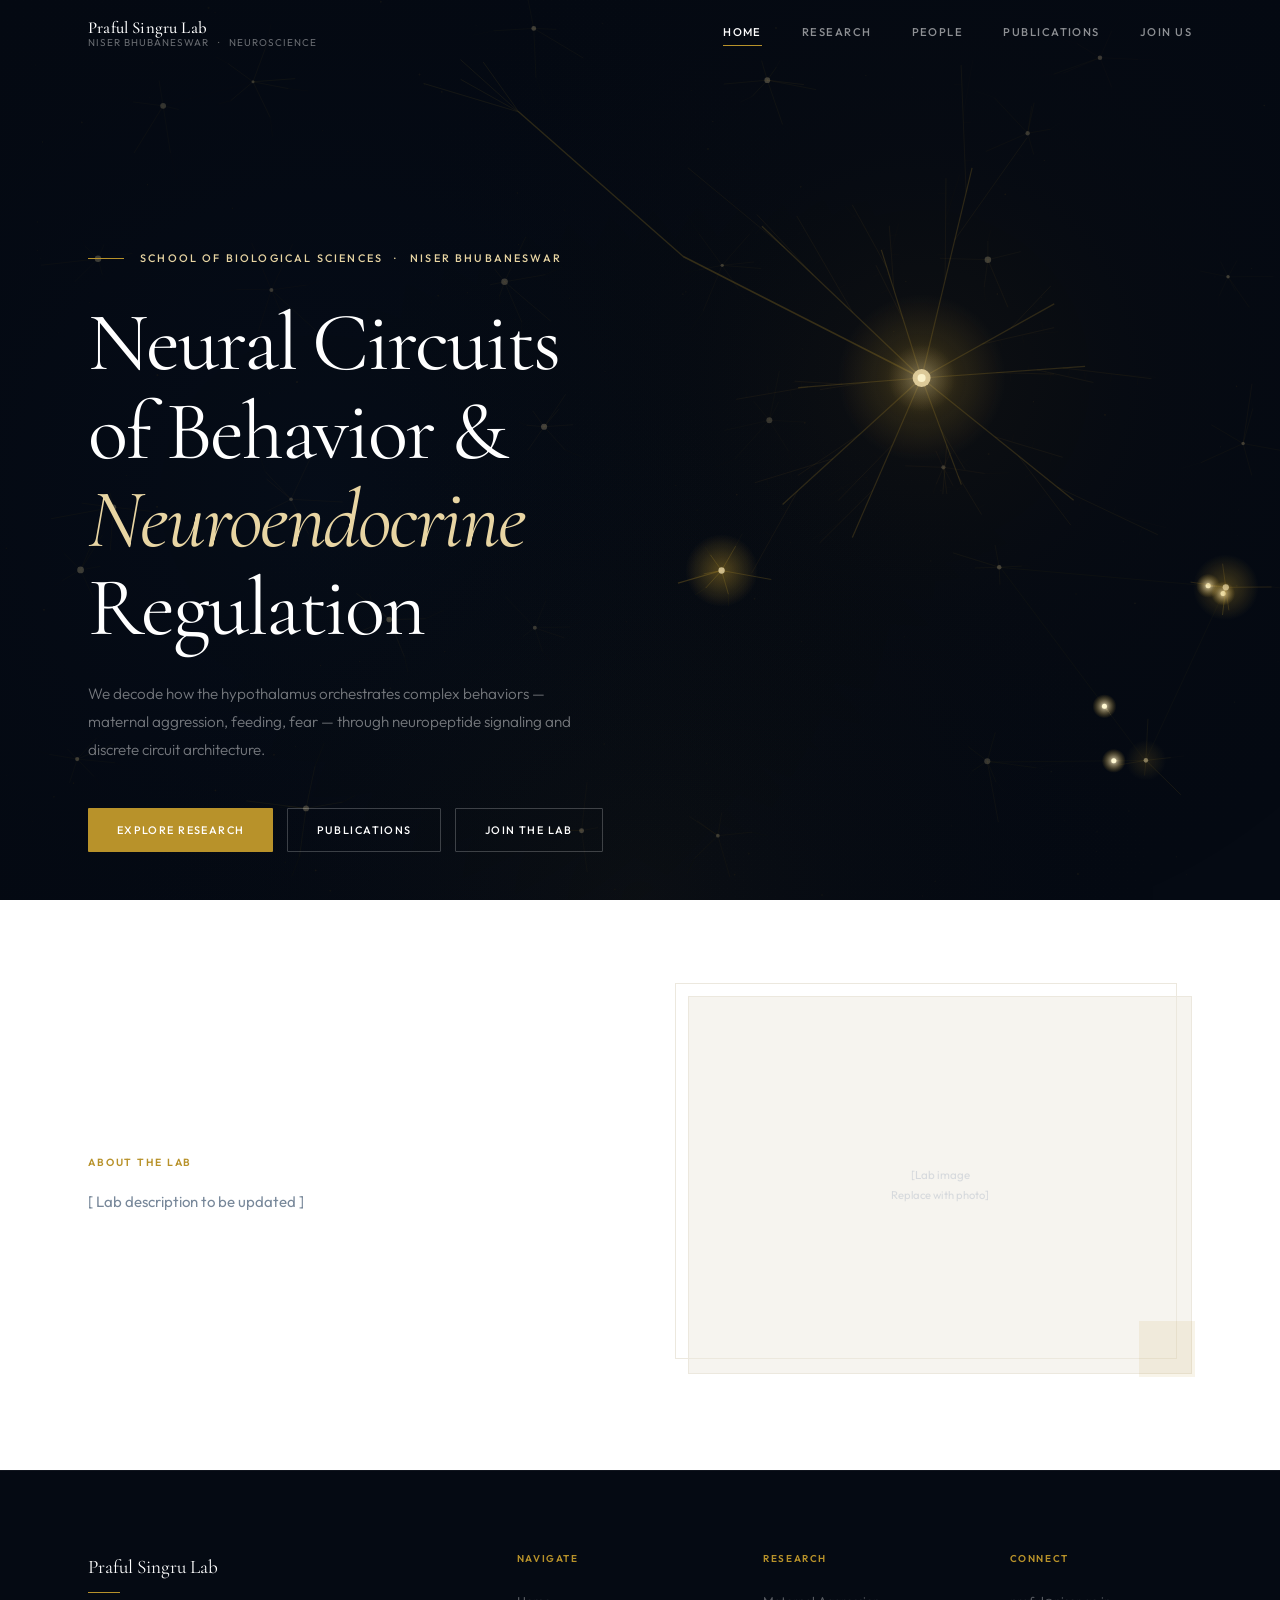
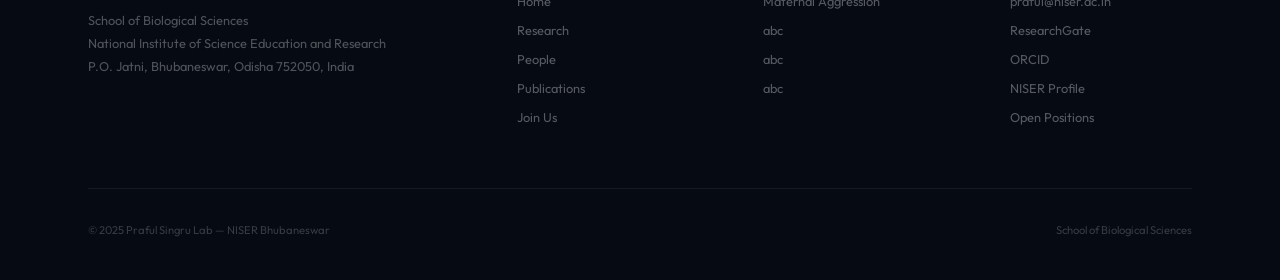
==== commit 4eba8a8b: "blanker" ====
--- a/index.html
+++ b/index.html
@@ -102,6 +102,8 @@
     <div class="about-split">
       <div data-reveal>
         <p class="label mb-2">About the Lab</p>
+        <p> [ Lab description to be updated ] </p>
+        <!--
         <h2>Understanding How the Brain Integrates Information to Generate Behavior</h2>
         <div class="gold-rule" style="margin:1.5rem 0 2rem;"></div>
         <p style="margin-bottom:1rem;">
@@ -116,12 +118,13 @@
           adaptive behavioral responses such as maternal aggression, feeding, stress adaptation,
           and defensive behavior.
         </p>
+        
         <p style="margin-bottom:2.5rem;">
           The laboratory combines neuroanatomical mapping, immunohistochemistry, molecular
           neuroscience, and behavioral assays to dissect the mechanisms through which neuropeptides
           and hypothalamic nuclei regulate behavior.
-        </p>
-        <a href="research.html" class="btn btn-ink">Our Research Program →</a>
+        </p>-->
+        
       </div>
       <div class="about-img-ph" data-reveal data-reveal-delay="2">
         <span style="text-align:center;padding:2rem;opacity:.5;">[Lab image<br><span style="font-size:.7rem;">Replace with photo</span>]</span>
@@ -130,7 +133,7 @@
   </div>
 </section>
 
-<!-- ═══════ RESEARCH THEMES (dark) ═══════ -->
+<!-- ═══════ RESEARCH THEMES (dark) ═══════ 
 <section style="background:var(--ink-deep);padding:6rem 0;">
   <div class="wrap">
     <div class="sec-header" style="border-color:rgba(255,255,255,.1);">
@@ -160,10 +163,10 @@
         <a href="research.html#neuroendocrine-integration" class="hi-link">Learn more →</a>
       </div>
     </div>
-  </div>
-</section>
-
-<!-- ═══════ FEATURED PUBLICATIONS ═══════ -->
+  </div>-->
+</section>
+
+<!-- ═══════ FEATURED PUBLICATIONS ═══════ 
 <section class="bg-cream">
   <div class="wrap">
     <div class="sec-header">
@@ -202,7 +205,7 @@
         </div>
       </div>
     </div>
-  </div>
+  </div>-->
 </section>
 
 
